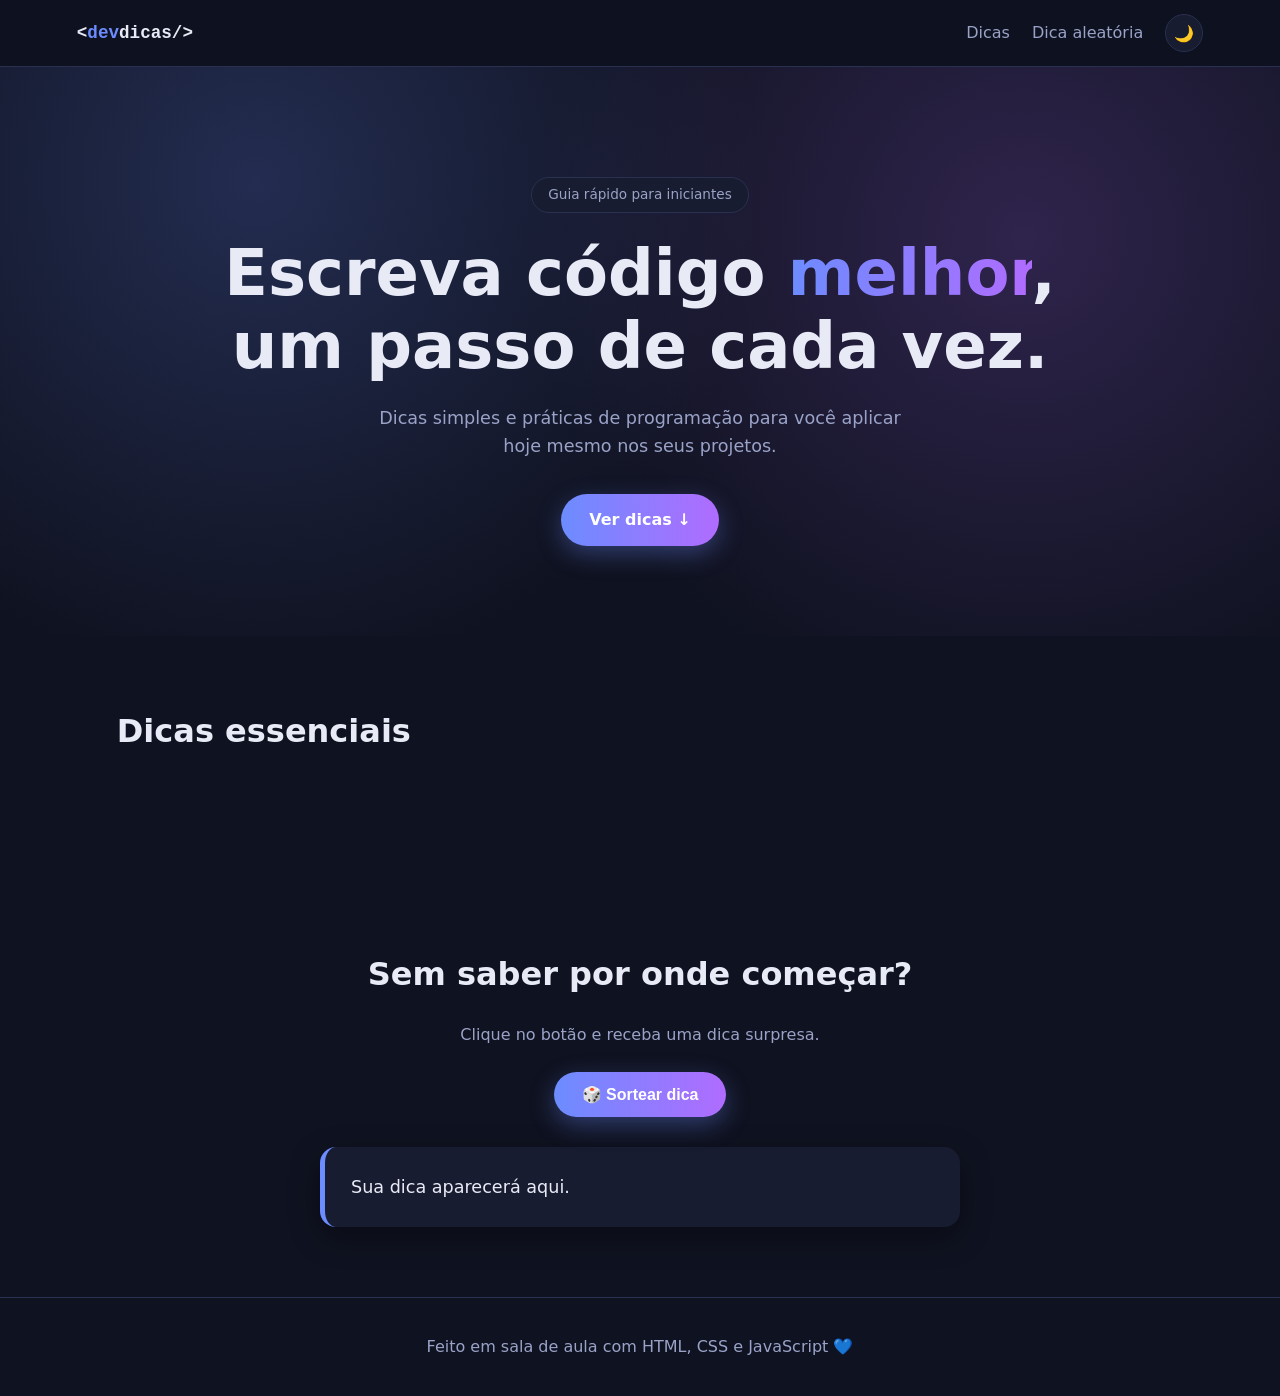
==== index.html @ cd7ef844 "oranização de arquivos e pastas" ====
<!DOCTYPE html>
<html lang="pt-BR">

<head>
    <meta charset="UTF-8" />
    <meta name="viewport" content="width=device-width, initial-scale=1.0" />
    <title>Dicas de Programação</title>
    <meta name="description" content="Dicas práticas para escrever código melhor e evoluir como programador." />
    <link rel="stylesheet" href="./css/style.css" />
</head>

<body>

    <header class="topbar">
        <a href="#inicio" class="logo">&lt;<span>dev</span>dicas/&gt;</a>
        <nav>
            <a href="#dicas">Dicas</a>
            <a href="#aleatoria">Dica aleatória</a>
            <button id="tema" class="icon-btn" aria-label="Alternar tema">🌙</button>
        </nav>
    </header>

    <main>
        <section id="inicio" class="hero">
            <p class="tag">Guia rápido para iniciantes</p>
            <h1>Escreva código <span class="grad">melhor</span>,<br />um passo de cada vez.</h1>
            <p class="sub">
                Dicas simples e práticas de programação para você aplicar hoje mesmo
                nos seus projetos.
            </p>
            <a href="#dicas" class="btn">Ver dicas ↓</a>
        </section>

        <section id="dicas" class="section">
            <h2>Dicas essenciais</h2>
            <div class="filtros" id="filtros"></div>
            <div class="grid" id="grid"></div>
        </section>

        <section id="aleatoria" class="section random">
            <h2>Sem saber por onde começar?</h2>
            <p>Clique no botão e receba uma dica surpresa.</p>
            <button id="btn-random" class="btn">🎲 Sortear dica</button>
            <blockquote id="random-box" class="random-box">Sua dica aparecerá aqui.</blockquote>
        </section>
    </main>

    <footer class="footer">
        <p>Feito em sala de aula com HTML, CSS e JavaScript 💙</p>
    </footer>

    <script src="./scripts/script.js"></script>
</body>

</html>
---- css/style.css ----
/* ===== Variáveis (tema escuro padrão) ===== */
:root {
    --bg: #0f1220;
    --surface: #181c30;
    --surface-2: #20253d;
    --text: #e8eaf6;
    --muted: #9aa3c7;
    --primary: #6c8cff;
    --secondary: #b06cff;
    --border: #2a3050;
    --code-bg: #0a0d1a;
    --shadow: 0 10px 30px rgba(0, 0, 0, 0.35);
    --radius: 16px;
}

[data-tema="claro"] {
    --bg: #f5f7ff;
    --surface: #ffffff;
    --surface-2: #eef1ff;
    --text: #1c2040;
    --muted: #5b6390;
    --border: #dde2f7;
    --code-bg: #1c2040;
    --shadow: 0 10px 30px rgba(60, 80, 160, 0.12);
}

/* ===== Base ===== */
* {
    box-sizing: border-box;
    margin: 0;
    padding: 0;
}

html {
    scroll-behavior: smooth;
}

body {
    font-family: system-ui, -apple-system, "Segoe UI", Roboto, sans-serif;
    background: var(--bg);
    color: var(--text);
    line-height: 1.6;
    transition: background 0.3s, color 0.3s;
}

a {
    color: inherit;
    text-decoration: none;
}

/* ===== Topo ===== */
.topbar {
    position: sticky;
    top: 0;
    z-index: 10;
    display: flex;
    justify-content: space-between;
    align-items: center;
    padding: 14px 6vw;
    background: color-mix(in srgb, var(--bg) 85%, transparent);
    backdrop-filter: blur(10px);
    border-bottom: 1px solid var(--border);
}

.logo {
    font-family: ui-monospace, Consolas, monospace;
    font-weight: 700;
    font-size: 1.1rem;
}

.logo span {
    color: var(--primary);
}

.topbar nav {
    display: flex;
    align-items: center;
    gap: 22px;
}

.topbar nav a {
    color: var(--muted);
    transition: color 0.2s;
}

.topbar nav a:hover {
    color: var(--text);
}

.icon-btn {
    background: var(--surface);
    border: 1px solid var(--border);
    border-radius: 50%;
    width: 38px;
    height: 38px;
    cursor: pointer;
    font-size: 1rem;
    transition: transform 0.2s;
}

.icon-btn:hover {
    transform: rotate(20deg) scale(1.08);
}

/* ===== Hero ===== */
.hero {
    text-align: center;
    padding: 110px 6vw 90px;
    background:
        radial-gradient(circle at 20% 20%, rgba(108, 140, 255, 0.22), transparent 45%),
        radial-gradient(circle at 80% 30%, rgba(176, 108, 255, 0.20), transparent 45%);
}

.tag {
    display: inline-block;
    padding: 6px 16px;
    border: 1px solid var(--border);
    border-radius: 999px;
    background: var(--surface);
    color: var(--muted);
    font-size: 0.85rem;
    margin-bottom: 24px;
}

.hero h1 {
    font-size: clamp(2.2rem, 6vw, 4rem);
    line-height: 1.15;
    margin-bottom: 20px;
}

.grad {
    background: linear-gradient(90deg, var(--primary), var(--secondary));
    -webkit-background-clip: text;
    background-clip: text;
    color: transparent;
}

.sub {
    max-width: 560px;
    margin: 0 auto 34px;
    color: var(--muted);
    font-size: 1.1rem;
}

.btn {
    display: inline-block;
    padding: 13px 28px;
    border: none;
    border-radius: 999px;
    background: linear-gradient(90deg, var(--primary), var(--secondary));
    color: #fff;
    font-size: 1rem;
    font-weight: 600;
    cursor: pointer;
    box-shadow: 0 8px 24px rgba(108, 140, 255, 0.35);
    transition: transform 0.2s, box-shadow 0.2s;
}

.btn:hover {
    transform: translateY(-3px);
    box-shadow: 0 12px 28px rgba(108, 140, 255, 0.5);
}

/* ===== Seções ===== */
.section {
    padding: 70px 6vw;
    max-width: 1200px;
    margin: 0 auto;
}

.section h2 {
    font-size: 2rem;
    margin-bottom: 22px;
}

/* ===== Filtros ===== */
.filtros {
    display: flex;
    flex-wrap: wrap;
    gap: 10px;
    margin-bottom: 30px;
}

.filtro {
    padding: 8px 18px;
    border: 1px solid var(--border);
    border-radius: 999px;
    background: var(--surface);
    color: var(--muted);
    cursor: pointer;
    font-size: 0.9rem;
    transition: all 0.2s;
}

.filtro:hover {
    color: var(--text);
    border-color: var(--primary);
}

.filtro.ativo {
    background: linear-gradient(90deg, var(--primary), var(--secondary));
    color: #fff;
    border-color: transparent;
}

/* ===== Cards ===== */
.grid {
    display: grid;
    grid-template-columns: repeat(auto-fill, minmax(300px, 1fr));
    gap: 24px;
}

.card {
    background: var(--surface);
    border: 1px solid var(--border);
    border-radius: var(--radius);
    padding: 24px;
    box-shadow: var(--shadow);
    opacity: 0;
    transform: translateY(24px);
    transition: opacity 0.5s, transform 0.5s, border-color 0.2s;
}

.card.visivel {
    opacity: 1;
    transform: translateY(0);
}

.card:hover {
    border-color: var(--primary);
}

.card .emoji {
    font-size: 2rem;
}

.card h3 {
    margin: 10px 0 8px;
    font-size: 1.15rem;
}

.card p {
    color: var(--muted);
    font-size: 0.95rem;
}

.badge {
    display: inline-block;
    margin-top: 14px;
    padding: 3px 12px;
    border-radius: 999px;
    background: var(--surface-2);
    color: var(--primary);
    font-size: 0.75rem;
    font-weight: 600;
}

.code-wrap {
    position: relative;
    margin-top: 16px;
}

pre {
    background: var(--code-bg);
    color: #d6e2ff;
    padding: 16px;
    border-radius: 12px;
    overflow-x: auto;
    font-family: ui-monospace, Consolas, monospace;
    font-size: 0.82rem;
    line-height: 1.5;
}

.copy {
    position: absolute;
    top: 8px;
    right: 8px;
    padding: 4px 10px;
    border: 1px solid #3a4272;
    border-radius: 8px;
    background: #1c2142;
    color: #cbd5ff;
    font-size: 0.72rem;
    cursor: pointer;
    transition: background 0.2s;
}

.copy:hover {
    background: #2b3262;
}

/* ===== Dica aleatória ===== */
.random {
    text-align: center;
}

.random p {
    color: var(--muted);
    margin-bottom: 24px;
}

.random-box {
    max-width: 640px;
    margin: 30px auto 0;
    padding: 26px;
    background: var(--surface);
    border-left: 5px solid var(--primary);
    border-radius: var(--radius);
    box-shadow: var(--shadow);
    font-size: 1.1rem;
    text-align: left;
}

/* ===== Rodapé ===== */
.footer {
    text-align: center;
    padding: 36px 6vw;
    color: var(--muted);
    border-top: 1px solid var(--border);
}

/* ===== Responsivo ===== */
@media (max-width: 600px) {
    .topbar nav a {
        display: none;
    }

    .hero {
        padding: 80px 6vw 60px;
    }
}
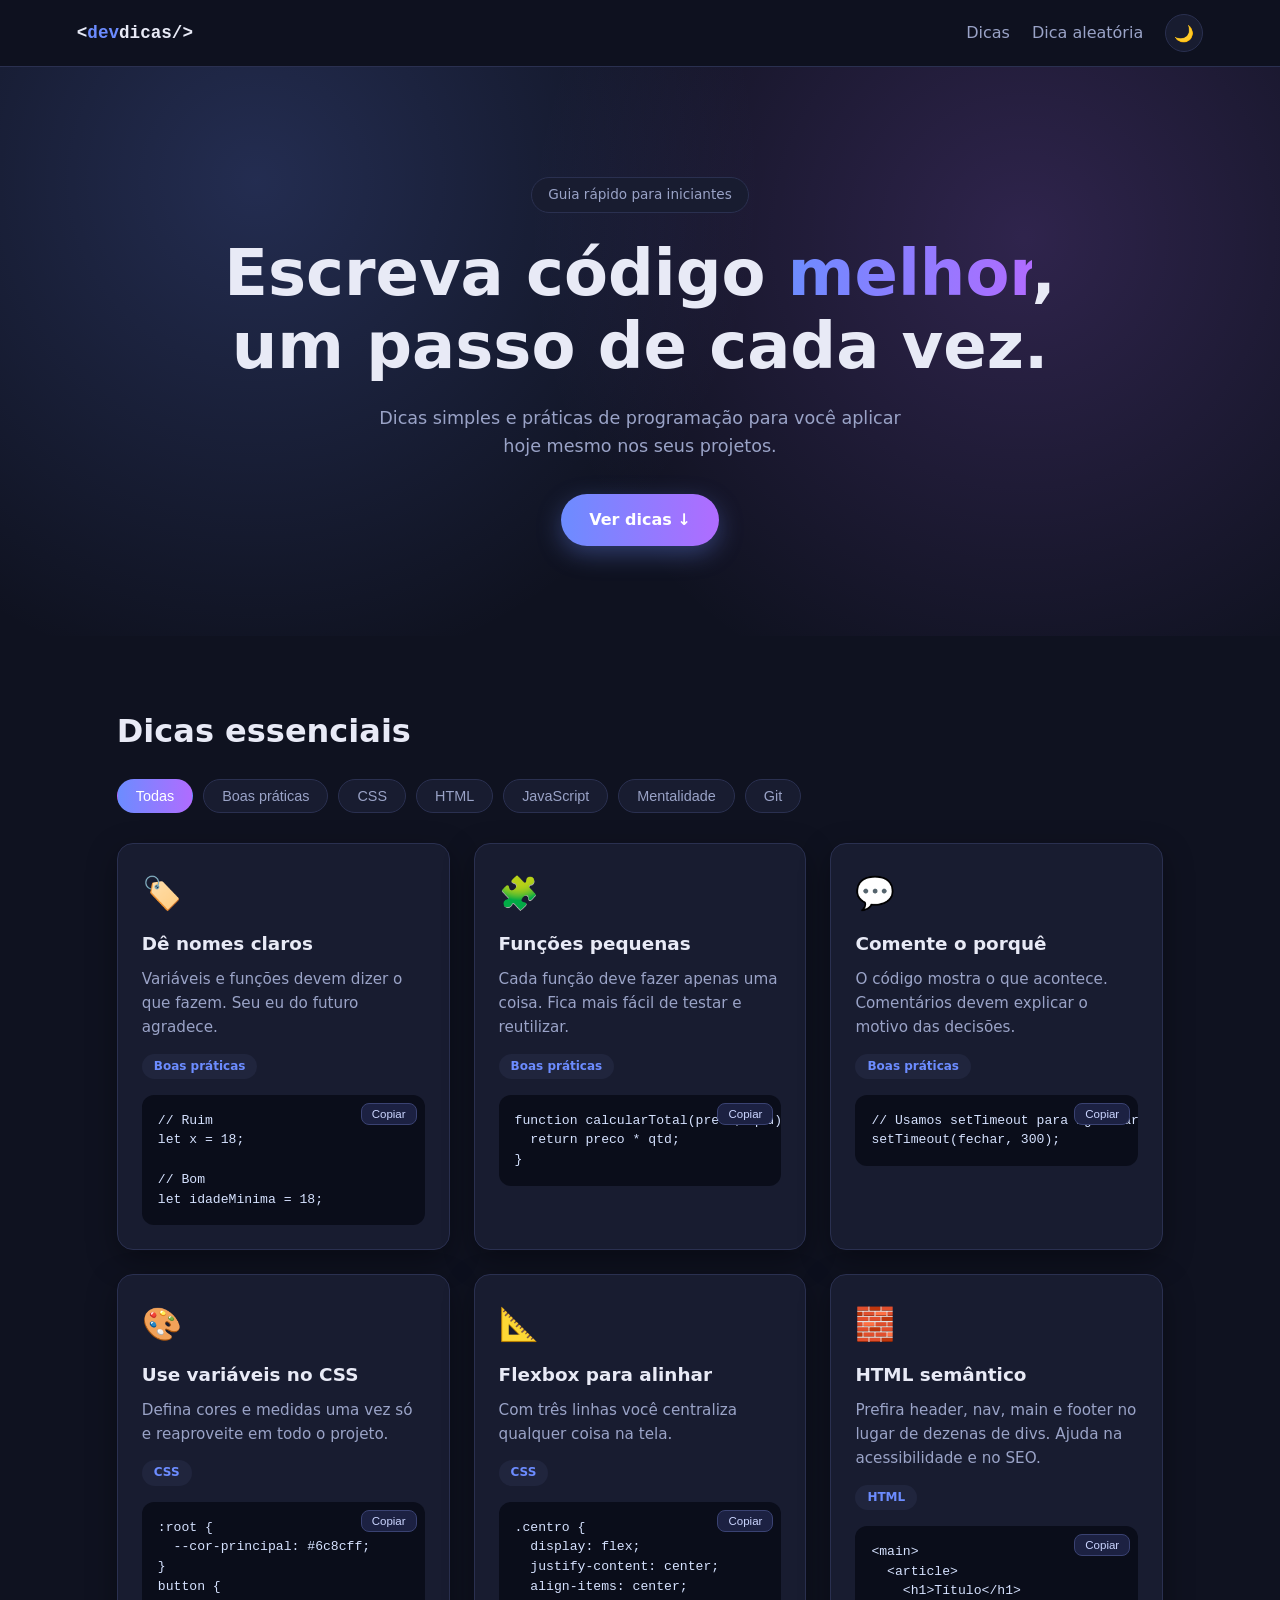
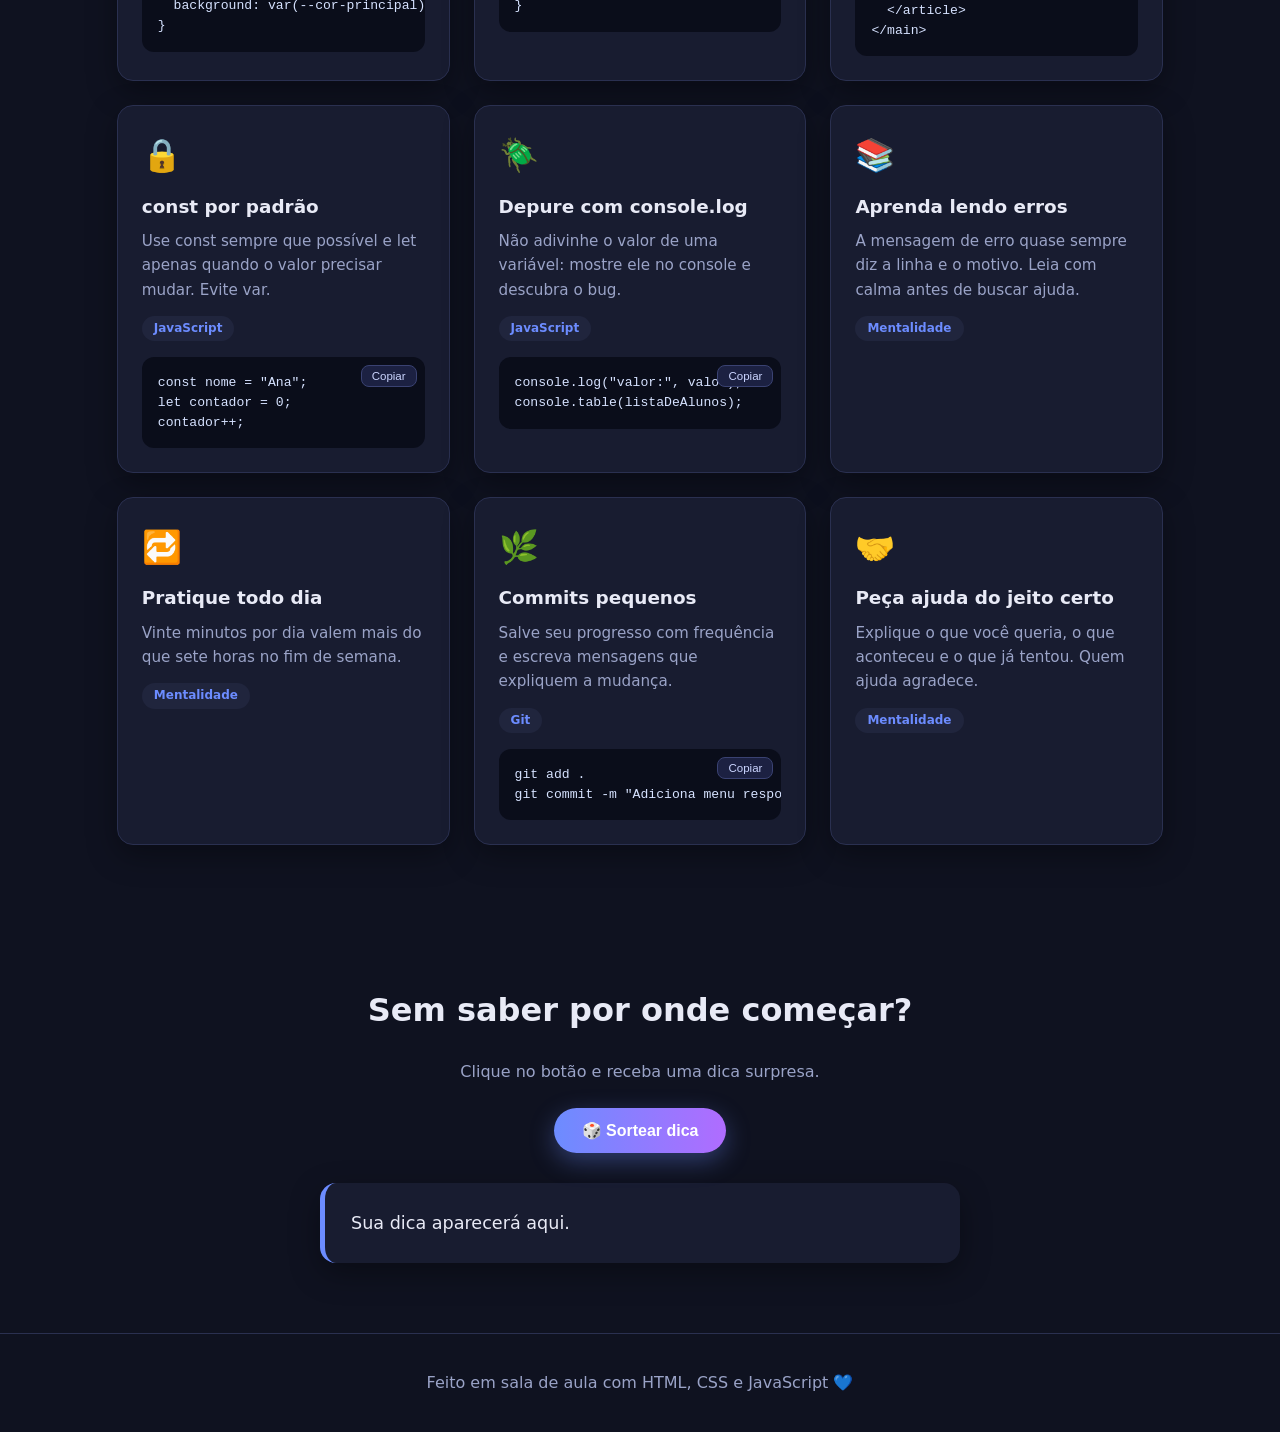
==== commit a603ddaf: "oranização de links" ====
--- a/index.html
+++ b/index.html
@@ -49,7 +49,7 @@
         <p>Feito em sala de aula com HTML, CSS e JavaScript 💙</p>
     </footer>
 
-    <script src="./scripts/script.js"></script>
+    <script src="./js/script.js"></script>
 </body>
 
 </html>
